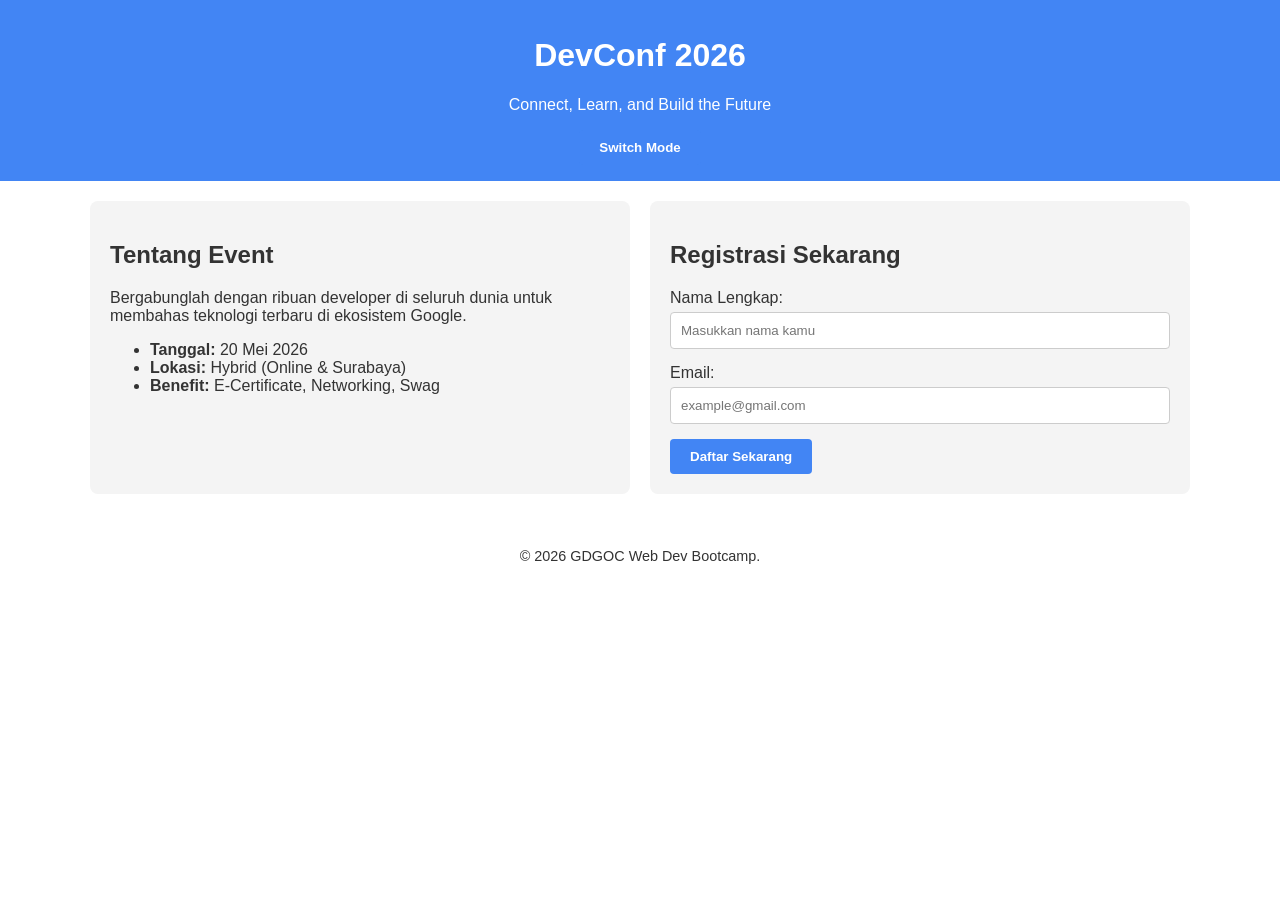
==== task1/index.html @ c9e1bffc "first commit" ====
<!DOCTYPE html>
<html lang="en">

<head>
  <meta charset="UTF-8">
  <meta name="viewport" content="width=device-width, initial-scale=1.0">
  <title>DevConf 2026 | Registration</title>
  <link rel="stylesheet" href="style.css">
</head>

<body>
  <header>
    <h1>DevConf 2026</h1>
    <p>Connect, Learn, and Build the Future</p>
    <button id="theme-toggle">Switch Mode</button>
  </header>

  <main>
    <section class="info-section">
      <h2>Tentang Event</h2>
      <p>Bergabunglah dengan ribuan developer di seluruh dunia untuk membahas teknologi terbaru di ekosistem Google.</p>
      <ul class="info-list">
        <li><strong>Tanggal:</strong> 20 Mei 2026</li>
        <li><strong>Lokasi:</strong> Hybrid (Online & Surabaya)</li>
        <li><strong>Benefit:</strong> E-Certificate, Networking, Swag</li>
      </ul>
    </section>

    <section class="registration-form">
      <h2>Registrasi Sekarang</h2>
      <form id="regForm">
        <div class="form-group">
          <label for="name">Nama Lengkap:</label>
          <input type="text" id="name" placeholder="Masukkan nama kamu" required>
        </div>
        <div class="form-group">
          <label for="email">Email:</label>
          <input type="email" id="email" placeholder="example@gmail.com" required>
        </div>
        <button type="submit" id="submitBtn">Daftar Sekarang</button>
      </form>
      <p id="success-msg" class="hidden">Selamat! Kamu berhasil terdaftar.</p>
    </section>
  </main>

  <footer>
    <p>&copy; 2026 GDGOC Web Dev Bootcamp.</p>
  </footer>

  <script src="script.js"></script>
</body>

</html>
---- task1/style.css ----
:root {
  --primary-color: #4285F4;
  /* Google Blue */
  --bg-color: #ffffff;
  --text-color: #333333;
  --card-bg: #f4f4f4;
}

/* toggle for dark mode */
.dark-theme {
  --bg-color: #1a1a1a;
  --text-color: #f4f4f4;
  --card-bg: #2d2d2d;
}

body {
  font-family: 'Segoe UI', Tahoma, Geneva, Verdana, sans-serif;
  background-color: var(--bg-color);
  color: var(--text-color);
  margin: 0;
  transition: 0.3s;
}

header {
  background-color: var(--primary-color);
  color: white;
  padding: 1rem;
  text-align: center;
}

/* Flexbox Layout */
main {
  display: flex;
  flex-wrap: wrap;
  gap: 20px;
  padding: 20px;
  justify-content: center;
}

section {
  background-color: var(--card-bg);
  padding: 20px;
  border-radius: 8px;
  flex: 1;
  min-width: 300px;
  max-width: 500px;
}

.form-group {
  margin-bottom: 15px;
}

label {
  display: block;
  margin-bottom: 5px;
}

input {
  width: 100%;
  padding: 10px;
  box-sizing: border-box;
  border: 1px solid #ccc;
  border-radius: 4px;
}

button {
  background-color: var(--primary-color);
  color: white;
  border: none;
  padding: 10px 20px;
  cursor: pointer;
  border-radius: 4px;
  font-weight: bold;
}

button:hover {
  opacity: 0.8;
}

footer {
  text-align: center;
  padding: 20px;
  font-size: 0.9rem;
}

.hidden {
  display: none;
}

#success-msg {
  color: #34A853;
  /* Google Green */
  margin-top: 10px;
  font-weight: bold;
}
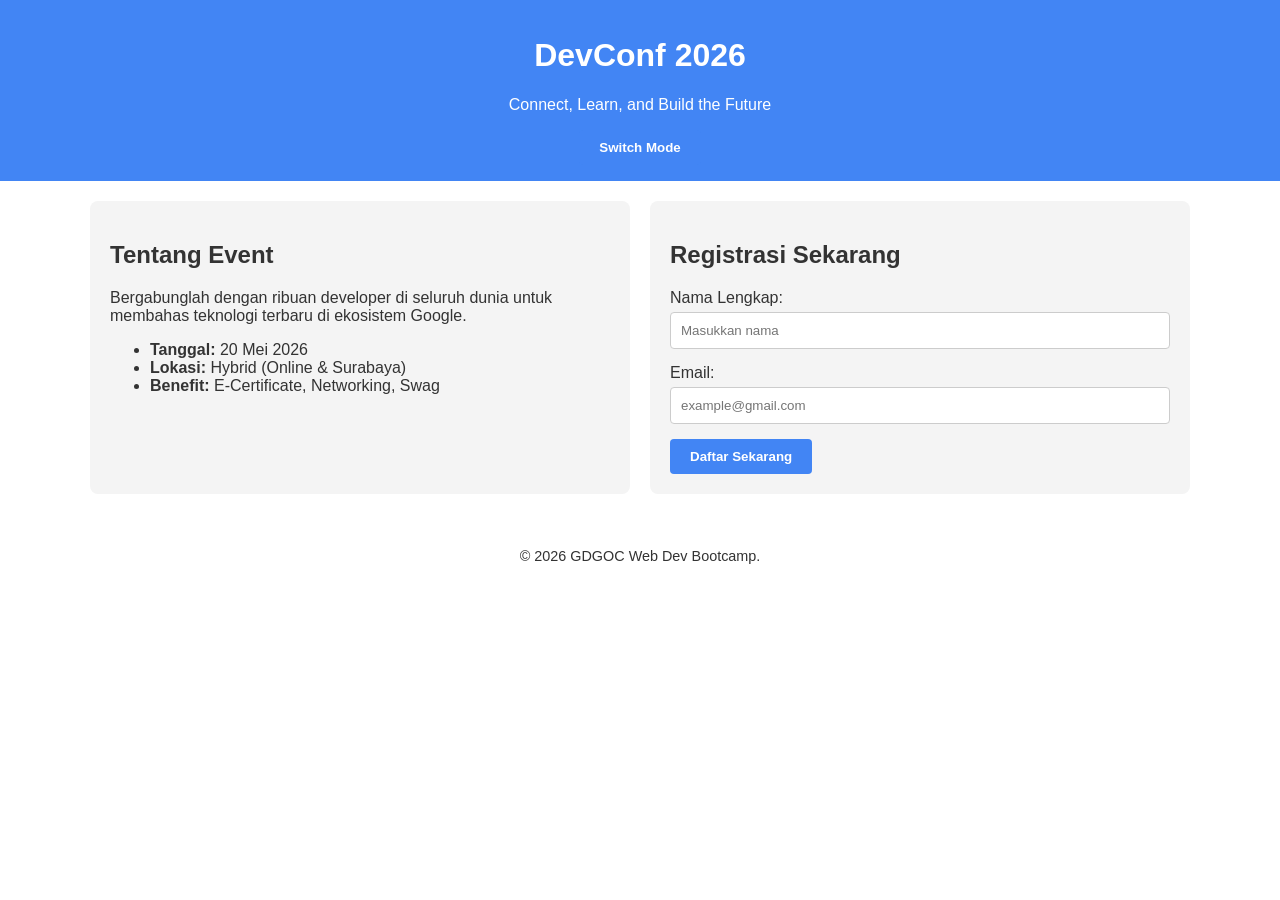
==== commit 442be699: "tugas 1" ====
--- a/task1/index.html
+++ b/task1/index.html
@@ -31,7 +31,7 @@
       <form id="regForm">
         <div class="form-group">
           <label for="name">Nama Lengkap:</label>
-          <input type="text" id="name" placeholder="Masukkan nama kamu" required>
+          <input type="text" id="name" placeholder="Masukkan nama" required>
         </div>
         <div class="form-group">
           <label for="email">Email:</label>
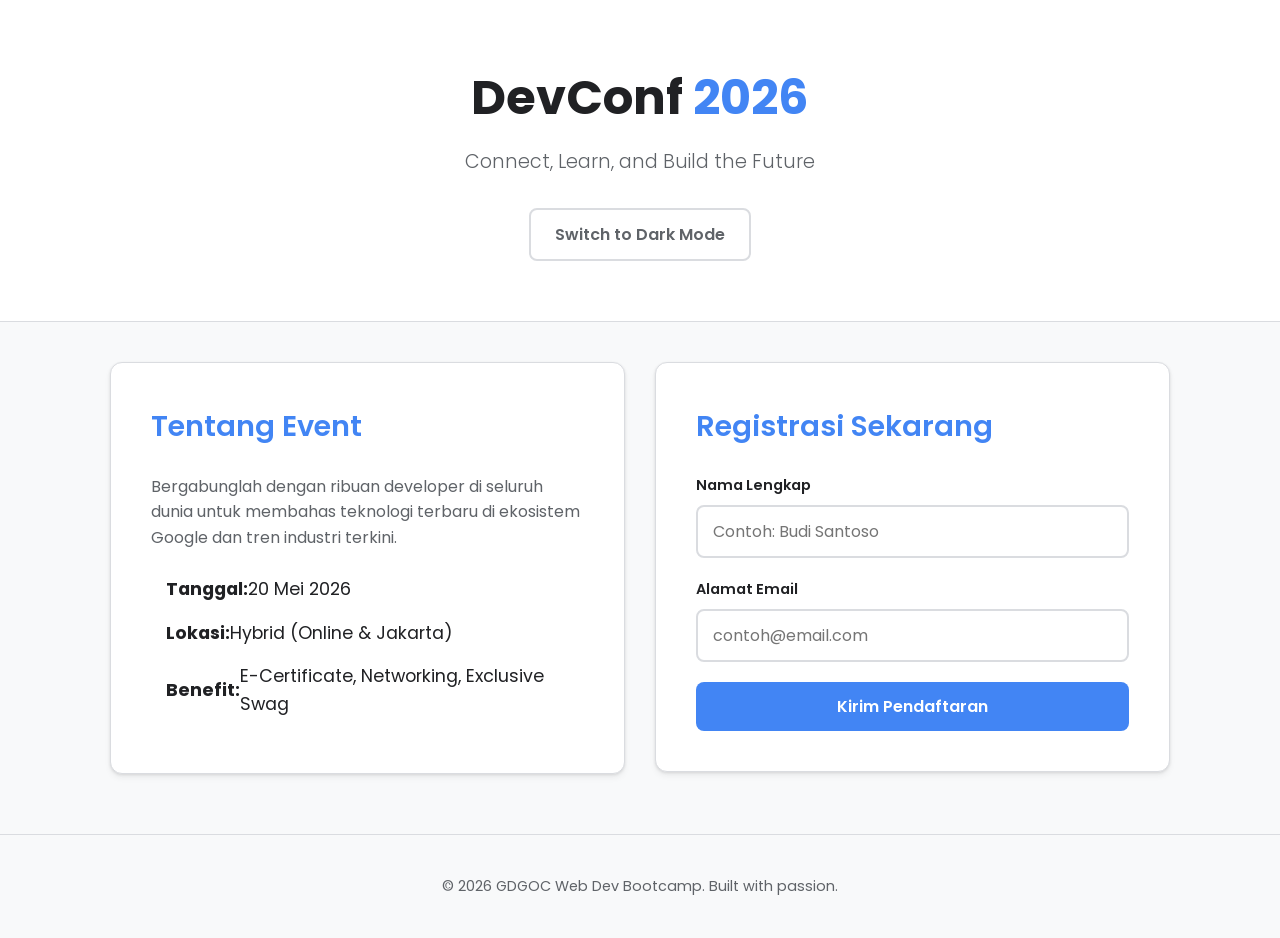
==== commit 661d4dd8: "update code" ====
--- a/task1/index.html
+++ b/task1/index.html
@@ -1,50 +1,58 @@
 <!DOCTYPE html>
-<html lang="en">
+<html lang="id">
 
 <head>
   <meta charset="UTF-8">
   <meta name="viewport" content="width=device-width, initial-scale=1.0">
   <title>DevConf 2026 | Registration</title>
+  <link href="https://fonts.googleapis.com/css2?family=Poppins:wght@300;400;600;700&display=swap" rel="stylesheet">
   <link rel="stylesheet" href="style.css">
 </head>
 
 <body>
+
   <header>
-    <h1>DevConf 2026</h1>
-    <p>Connect, Learn, and Build the Future</p>
-    <button id="theme-toggle">Switch Mode</button>
+    <div class="header-content">
+      <h1>DevConf <span>2026</span></h1>
+      <p>Connect, Learn, and Build the Future</p>
+      <button id="theme-toggle" class="btn-secondary">Switch to Dark Mode</button>
+    </div>
   </header>
 
   <main>
-    <section class="info-section">
+    <section class="card info-section">
       <h2>Tentang Event</h2>
-      <p>Bergabunglah dengan ribuan developer di seluruh dunia untuk membahas teknologi terbaru di ekosistem Google.</p>
+      <p>Bergabunglah dengan ribuan developer di seluruh dunia untuk membahas teknologi terbaru di ekosistem Google dan
+        tren industri terkini.</p>
       <ul class="info-list">
-        <li><strong>Tanggal:</strong> 20 Mei 2026</li>
-        <li><strong>Lokasi:</strong> Hybrid (Online & Surabaya)</li>
-        <li><strong>Benefit:</strong> E-Certificate, Networking, Swag</li>
+        <li><span class="icon"></span> <strong>Tanggal:</strong> 20 Mei 2026</li>
+        <li><span class="icon"></span> <strong>Lokasi:</strong> Hybrid (Online & Jakarta)</li>
+        <li><span class="icon"></span> <strong>Benefit:</strong> E-Certificate, Networking, Exclusive Swag</li>
       </ul>
     </section>
 
-    <section class="registration-form">
+    <section class="card registration-form">
       <h2>Registrasi Sekarang</h2>
       <form id="regForm">
         <div class="form-group">
-          <label for="name">Nama Lengkap:</label>
-          <input type="text" id="name" placeholder="Masukkan nama" required>
+          <label for="name">Nama Lengkap</label>
+          <input type="text" id="name" placeholder="Contoh: Budi Santoso" required>
         </div>
         <div class="form-group">
-          <label for="email">Email:</label>
-          <input type="email" id="email" placeholder="example@gmail.com" required>
+          <label for="email">Alamat Email</label>
+          <input type="email" id="email" placeholder="contoh@email.com" required>
         </div>
-        <button type="submit" id="submitBtn">Daftar Sekarang</button>
+        <button type="submit" id="submitBtn" class="btn-primary">Kirim Pendaftaran</button>
       </form>
-      <p id="success-msg" class="hidden">Selamat! Kamu berhasil terdaftar.</p>
+      <div id="success-msg" class="success-box hidden">
+        <h3>Pendaftaran Berhasil!</h3>
+        <p>Terima kasih telah mendaftar. Cek email kamu secara berkala untuk informasi selanjutnya.</p>
+      </div>
     </section>
   </main>
 
   <footer>
-    <p>&copy; 2026 GDGOC Web Dev Bootcamp.</p>
+    <p>&copy; 2026 GDGOC Web Dev Bootcamp. Built with passion.</p>
   </footer>
 
   <script src="script.js"></script>
--- a/task1/style.css
+++ b/task1/style.css
@@ -1,95 +1,242 @@
+/* --- Reset & Base Styles --- */
+* {
+  margin: 0;
+  padding: 0;
+  box-sizing: border-box;
+}
+
 :root {
+  /* Light Mode Palette */
   --primary-color: #4285F4;
   /* Google Blue */
-  --bg-color: #ffffff;
-  --text-color: #333333;
-  --card-bg: #f4f4f4;
-}
-
-/* toggle for dark mode */
+  --primary-hover: #3367d6;
+  --success-color: #34A853;
+  --bg-color: #f8f9fa;
+  /* Light Grayish Blue */
+  --card-bg: #ffffff;
+  --text-main: #202124;
+  --text-muted: #5f6368;
+  --border-color: #dadce0;
+
+  /* Typography */
+  --font-family: 'Poppins', sans-serif;
+
+  /* Spacing & Utilities */
+  --container-width: 1100px;
+  --border-radius-lg: 12px;
+  --border-radius-sm: 8px;
+  --shadow-md: 0 4px 6px rgba(0, 0, 0, 0.05), 0 1px 3px rgba(0, 0, 0, 0.1);
+  --transition: all 0.3s ease;
+}
+
+/* --- Dark Mode Palette --- */
 .dark-theme {
-  --bg-color: #1a1a1a;
-  --text-color: #f4f4f4;
-  --card-bg: #2d2d2d;
+  --bg-color: #121212;
+  /* Very Dark Gray */
+  --card-bg: #1e1e1e;
+  --text-main: #e8eaed;
+  --text-muted: #9aa0a6;
+  --border-color: #3c4043;
 }
 
 body {
-  font-family: 'Segoe UI', Tahoma, Geneva, Verdana, sans-serif;
+  font-family: var(--font-family);
   background-color: var(--bg-color);
-  color: var(--text-color);
-  margin: 0;
-  transition: 0.3s;
-}
-
+  color: var(--text-main);
+  line-height: 1.6;
+  transition: var(--transition);
+}
+
+/* --- Utilities --- */
+.hidden {
+  display: none !important;
+}
+
+/* --- Header --- */
 header {
+  background-color: var(--card-bg);
+  padding: 60px 20px;
+  text-align: center;
+  border-bottom: 1px solid var(--border-color);
+  transition: var(--transition);
+}
+
+.header-content {
+  max-width: var(--container-width);
+  margin: 0 auto;
+}
+
+header h1 {
+  font-size: 3rem;
+  font-weight: 700;
+  margin-bottom: 10px;
+  color: var(--text-main);
+}
+
+header h1 span {
+  color: var(--primary-color);
+}
+
+header p {
+  font-size: 1.2rem;
+  color: var(--text-muted);
+  margin-bottom: 30px;
+  font-weight: 300;
+}
+
+/* --- Main Layout (Flexbox) --- */
+main {
+  max-width: var(--container-width);
+  margin: 0 auto;
+  padding: 40px 20px;
+  display: flex;
+  flex-wrap: wrap;
+  gap: 30px;
+  /* Jarak antar kartu */
+  justify-content: center;
+  align-items: flex-start;
+}
+
+/* --- Cards Style --- */
+.card {
+  background-color: var(--card-bg);
+  padding: 40px;
+  border-radius: var(--border-radius-lg);
+  box-shadow: var(--shadow-md);
+  border: 1px solid var(--border-color);
+  flex: 1 1 450px;
+  /* Grow, Shrink, Basis */
+  transition: var(--transition);
+}
+
+h2 {
+  font-size: 1.8rem;
+  margin-bottom: 25px;
+  font-weight: 600;
+  color: var(--primary-color);
+}
+
+/* Info Section */
+.info-section p {
+  color: var(--text-muted);
+  margin-bottom: 25px;
+}
+
+.info-list {
+  list-style: none;
+}
+
+.info-list li {
+  display: flex;
+  align-items: center;
+  margin-bottom: 15px;
+  font-size: 1.1rem;
+}
+
+.info-list .icon {
+  margin-right: 15px;
+  font-size: 1.3rem;
+}
+
+/* --- Forms --- */
+.form-group {
+  margin-bottom: 20px;
+}
+
+label {
+  display: block;
+  margin-bottom: 8px;
+  font-weight: 600;
+  font-size: 0.9rem;
+  color: var(--text-main);
+}
+
+input {
+  width: 100%;
+  padding: 12px 15px;
+  font-family: var(--font-family);
+  font-size: 1rem;
+  border: 2px solid var(--border-color);
+  border-radius: var(--border-radius-sm);
+  background-color: var(--card-bg);
+  color: var(--text-main);
+  transition: var(--transition);
+}
+
+input:focus {
+  outline: none;
+  border-color: var(--primary-color);
+  box-shadow: 0 0 0 3px rgba(66, 133, 244, 0.1);
+}
+
+/* --- Buttons --- */
+button {
+  font-family: var(--font-family);
+  font-weight: 600;
+  font-size: 1rem;
+  padding: 12px 24px;
+  border-radius: var(--border-radius-sm);
+  cursor: pointer;
+  transition: var(--transition);
+  border: none;
+}
+
+.btn-primary {
   background-color: var(--primary-color);
   color: white;
-  padding: 1rem;
+  width: 100%;
+  /* Tombol form full width */
+}
+
+.btn-primary:hover {
+  background-color: var(--primary-hover);
+  transform: translateY(-2px);
+}
+
+.btn-secondary {
+  background-color: transparent;
+  color: var(--text-muted);
+  border: 2px solid var(--border-color);
+}
+
+.btn-secondary:hover {
+  background-color: var(--border-color);
+  color: var(--text-main);
+}
+
+/* Success Message Styling */
+.success-box {
+  background-color: rgba(52, 168, 83, 0.1);
+  color: var(--success-color);
+  padding: 20px;
+  border-radius: var(--border-radius-sm);
   text-align: center;
-}
-
-/* Flexbox Layout */
-main {
-  display: flex;
-  flex-wrap: wrap;
-  gap: 20px;
-  padding: 20px;
-  justify-content: center;
-}
-
-section {
-  background-color: var(--card-bg);
-  padding: 20px;
-  border-radius: 8px;
-  flex: 1;
-  min-width: 300px;
-  max-width: 500px;
-}
-
-.form-group {
-  margin-bottom: 15px;
-}
-
-label {
-  display: block;
-  margin-bottom: 5px;
-}
-
-input {
-  width: 100%;
-  padding: 10px;
-  box-sizing: border-box;
-  border: 1px solid #ccc;
-  border-radius: 4px;
-}
-
-button {
-  background-color: var(--primary-color);
-  color: white;
-  border: none;
-  padding: 10px 20px;
-  cursor: pointer;
-  border-radius: 4px;
-  font-weight: bold;
-}
-
-button:hover {
-  opacity: 0.8;
-}
-
+  border: 1px solid var(--success-color);
+}
+
+.success-box h3 {
+  margin-bottom: 10px;
+}
+
+/* --- Footer --- */
 footer {
   text-align: center;
-  padding: 20px;
+  padding: 40px 20px;
+  color: var(--text-muted);
   font-size: 0.9rem;
-}
-
-.hidden {
-  display: none;
-}
-
-#success-msg {
-  color: #34A853;
-  /* Google Green */
-  margin-top: 10px;
-  font-weight: bold;
-}
+  border-top: 1px solid var(--border-color);
+  margin-top: 20px;
+}
+
+/* --- Responsive Breakpoints --- */
+@media (max-width: 768px) {
+  header h1 {
+    font-size: 2.2rem;
+  }
+
+  .card {
+    padding: 25px;
+    flex: 1 1 100%;
+    /* Pada HP, kartu jadi full width tumpuk kebawah */
+  }
+}
